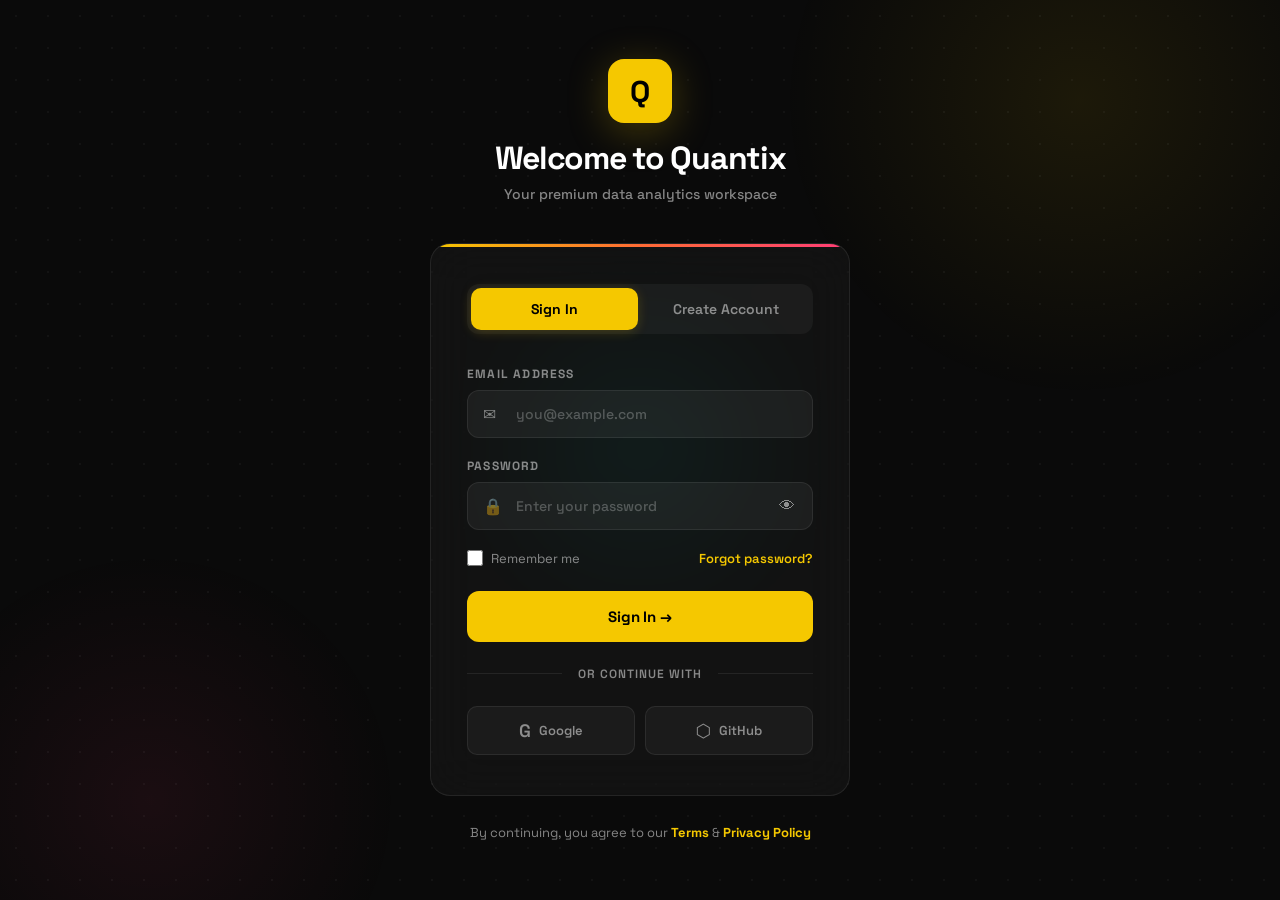
==== login.html @ b29cbe9e "Add login page with IndexedDB auth system - login.html: Premium glassmorphism login/register page wi" ====
<!DOCTYPE html>
<html lang="en">
<head>
  <meta charset="UTF-8" />
  <meta name="viewport" content="width=device-width, initial-scale=1.0" />
  <title>Quantix — Sign In</title>
  <meta name="description" content="Sign in to Quantix, your premium data analytics platform for India E-Commerce and Customer Churn insights." />
  <link rel="stylesheet" href="css/login.css" />
</head>
<body>

  <!-- ═══════════════════ ANIMATED BACKGROUND ═══════════════════ -->
  <div class="login-bg">
    <div class="orb-3"></div>
    <div class="grid-dots"></div>
  </div>

  <!-- ═══════════════════ LOGIN CONTAINER ═══════════════════════ -->
  <div class="login-container">

    <!-- Brand -->
    <div class="login-brand">
      <div class="brand-icon">Q</div>
      <h1>Welcome to Quantix</h1>
      <p>Your premium data analytics workspace</p>
    </div>

    <!-- Glass Card -->
    <div class="login-card">

      <!-- Tab Switcher -->
      <div class="auth-tabs">
        <button class="auth-tab active" id="tab-login" onclick="switchAuthTab('login')">Sign In</button>
        <button class="auth-tab" id="tab-register" onclick="switchAuthTab('register')">Create Account</button>
      </div>

      <!-- Status Message -->
      <div class="auth-message" id="auth-message">
        <span id="auth-message-icon"></span>
        <span id="auth-message-text"></span>
      </div>

      <!-- ──────────── LOGIN FORM ──────────── -->
      <form class="auth-form active" id="form-login" onsubmit="handleLogin(event)">
        <div class="form-group">
          <label for="login-email">Email Address</label>
          <div class="input-wrapper">
            <span class="input-icon">✉</span>
            <input type="email" id="login-email" placeholder="you@example.com" required autocomplete="email" />
          </div>
        </div>

        <div class="form-group">
          <label for="login-password">Password</label>
          <div class="input-wrapper">
            <span class="input-icon">🔒</span>
            <input type="password" id="login-password" placeholder="Enter your password" required autocomplete="current-password" minlength="6" />
            <button type="button" class="pw-toggle" onclick="togglePassword('login-password', this)">👁</button>
          </div>
        </div>

        <div class="form-options">
          <label>
            <input type="checkbox" id="remember-me" />
            <span>Remember me</span>
          </label>
          <a href="#" onclick="event.preventDefault();">Forgot password?</a>
        </div>

        <button type="submit" class="auth-submit" id="login-btn">
          <span class="btn-text">Sign In →</span>
          <div class="spinner"></div>
        </button>

        <div class="auth-divider">
          <span>or continue with</span>
        </div>

        <div class="social-login">
          <button type="button" class="social-btn" onclick="showMessage('Social login coming soon!', 'error')">
            <span class="social-icon">G</span>
            <span>Google</span>
          </button>
          <button type="button" class="social-btn" onclick="showMessage('Social login coming soon!', 'error')">
            <span class="social-icon">⬡</span>
            <span>GitHub</span>
          </button>
        </div>
      </form>

      <!-- ──────────── REGISTER FORM ──────────── -->
      <form class="auth-form" id="form-register" onsubmit="handleRegister(event)">
        <div class="form-group">
          <label for="reg-username">Username</label>
          <div class="input-wrapper">
            <span class="input-icon">👤</span>
            <input type="text" id="reg-username" placeholder="Choose a username" required minlength="3" maxlength="20" autocomplete="username" />
          </div>
        </div>

        <div class="form-group">
          <label for="reg-email">Email Address</label>
          <div class="input-wrapper">
            <span class="input-icon">✉</span>
            <input type="email" id="reg-email" placeholder="you@example.com" required autocomplete="email" />
          </div>
        </div>

        <div class="form-group">
          <label for="reg-password">Password</label>
          <div class="input-wrapper">
            <span class="input-icon">🔒</span>
            <input type="password" id="reg-password" placeholder="Min 6 characters" required minlength="6" autocomplete="new-password" oninput="updatePasswordStrength(this.value)" />
            <button type="button" class="pw-toggle" onclick="togglePassword('reg-password', this)">👁</button>
          </div>
          <div class="pw-strength" id="pw-strength">
            <div class="pw-strength-bar" id="pw-bar-1"></div>
            <div class="pw-strength-bar" id="pw-bar-2"></div>
            <div class="pw-strength-bar" id="pw-bar-3"></div>
            <div class="pw-strength-bar" id="pw-bar-4"></div>
          </div>
          <div class="pw-strength-label" id="pw-strength-label"></div>
        </div>

        <div class="form-group">
          <label for="reg-confirm">Confirm Password</label>
          <div class="input-wrapper">
            <span class="input-icon">🔑</span>
            <input type="password" id="reg-confirm" placeholder="Re-enter password" required minlength="6" autocomplete="new-password" />
          </div>
        </div>

        <button type="submit" class="auth-submit" id="register-btn">
          <span class="btn-text">Create Account →</span>
          <div class="spinner"></div>
        </button>
      </form>
    </div>

    <!-- Footer -->
    <div class="login-footer">
      <p>By continuing, you agree to our <a href="#">Terms</a> & <a href="#">Privacy Policy</a></p>
    </div>
  </div>

  <!-- ══════════════════════ SCRIPTS ═══════════════════════════ -->
  <script src="js/auth.js"></script>
  <script>
    // ── Redirect if already logged in ──────────────────────────
    if (AuthDB.isLoggedIn()) {
      window.location.href = 'index.html';
    }

    // ── Tab switching ──────────────────────────────────────────
    function switchAuthTab(tab) {
      document.querySelectorAll('.auth-tab').forEach(t => t.classList.remove('active'));
      document.querySelectorAll('.auth-form').forEach(f => f.classList.remove('active'));

      document.getElementById('tab-' + tab).classList.add('active');
      document.getElementById('form-' + tab).classList.add('active');

      hideMessage();
    }

    // ── Message display ────────────────────────────────────────
    function showMessage(text, type = 'error') {
      const el = document.getElementById('auth-message');
      const icon = document.getElementById('auth-message-icon');
      const txt = document.getElementById('auth-message-text');

      el.className = 'auth-message show ' + type;
      icon.textContent = type === 'error' ? '⚠' : '✓';
      txt.textContent = text;
    }

    function hideMessage() {
      document.getElementById('auth-message').className = 'auth-message';
    }

    // ── Password visibility toggle ─────────────────────────────
    function togglePassword(inputId, btn) {
      const input = document.getElementById(inputId);
      if (input.type === 'password') {
        input.type = 'text';
        btn.textContent = '🔒';
      } else {
        input.type = 'password';
        btn.textContent = '👁';
      }
    }

    // ── Password strength meter ────────────────────────────────
    function updatePasswordStrength(pw) {
      const bars = [
        document.getElementById('pw-bar-1'),
        document.getElementById('pw-bar-2'),
        document.getElementById('pw-bar-3'),
        document.getElementById('pw-bar-4')
      ];
      const label = document.getElementById('pw-strength-label');

      // Reset
      bars.forEach(b => b.className = 'pw-strength-bar');
      label.className = 'pw-strength-label';
      label.textContent = '';

      if (!pw) return;

      let score = 0;
      if (pw.length >= 6) score++;
      if (pw.length >= 10) score++;
      if (/[A-Z]/.test(pw) && /[a-z]/.test(pw)) score++;
      if (/[0-9]/.test(pw)) score++;
      if (/[^A-Za-z0-9]/.test(pw)) score++;

      let strength, cls;
      if (score <= 1)      { strength = 'Weak'; cls = 'weak'; }
      else if (score <= 3) { strength = 'Medium'; cls = 'medium'; }
      else                 { strength = 'Strong'; cls = 'strong'; }

      const fill = score <= 1 ? 1 : score <= 3 ? 3 : 4;
      for (let i = 0; i < fill; i++) bars[i].classList.add(cls);

      label.textContent = strength;
      label.classList.add(cls);
    }

    // ── Set loading state ──────────────────────────────────────
    function setLoading(btnId, loading) {
      const btn = document.getElementById(btnId);
      if (loading) {
        btn.classList.add('loading');
        btn.disabled = true;
      } else {
        btn.classList.remove('loading');
        btn.disabled = false;
      }
    }

    // ── Handle Login ───────────────────────────────────────────
    async function handleLogin(e) {
      e.preventDefault();
      hideMessage();
      setLoading('login-btn', true);

      const email = document.getElementById('login-email').value.trim();
      const password = document.getElementById('login-password').value;

      // Simulate network delay for realism
      await new Promise(r => setTimeout(r, 800));

      try {
        const user = await AuthDB.login(email, password);
        AuthDB.setSession(user);
        showMessage('Welcome back, ' + user.username + '! Redirecting...', 'success');

        setTimeout(() => {
          window.location.href = 'index.html';
        }, 1000);
      } catch (err) {
        showMessage(err.message, 'error');
        setLoading('login-btn', false);
      }
    }

    // ── Handle Register ────────────────────────────────────────
    async function handleRegister(e) {
      e.preventDefault();
      hideMessage();

      const username = document.getElementById('reg-username').value.trim();
      const email = document.getElementById('reg-email').value.trim();
      const password = document.getElementById('reg-password').value;
      const confirm = document.getElementById('reg-confirm').value;

      // Validate
      if (password !== confirm) {
        showMessage('Passwords do not match.', 'error');
        return;
      }

      if (password.length < 6) {
        showMessage('Password must be at least 6 characters.', 'error');
        return;
      }

      setLoading('register-btn', true);

      // Simulate network delay
      await new Promise(r => setTimeout(r, 1000));

      try {
        await AuthDB.register(username, email, password);
        showMessage('Account created successfully! Signing you in...', 'success');

        // Auto-login after registration
        const user = await AuthDB.login(email, password);
        AuthDB.setSession(user);

        setTimeout(() => {
          window.location.href = 'index.html';
        }, 1200);
      } catch (err) {
        showMessage(err.message, 'error');
        setLoading('register-btn', false);
      }
    }

    // ── Floating particles ─────────────────────────────────────
    function createParticles() {
      const colors = ['#F5C800', '#FF6B35', '#FF3D77', '#00E5D4', '#7AE582'];
      for (let i = 0; i < 20; i++) {
        const p = document.createElement('div');
        p.classList.add('particle');
        p.style.left = Math.random() * 100 + '%';
        p.style.animationDuration = (8 + Math.random() * 12) + 's';
        p.style.animationDelay = Math.random() * 10 + 's';
        p.style.background = colors[Math.floor(Math.random() * colors.length)];
        p.style.width = p.style.height = (2 + Math.random() * 3) + 'px';
        document.body.appendChild(p);
      }
    }

    createParticles();
  </script>
</body>
</html>
---- css/login.css ----
/* ================================================================
   QUANTIX — Login Page Styles
   Premium dark glassmorphism with Voxie accent palette
   ================================================================ */

@import url('https://fonts.googleapis.com/css2?family=Space+Grotesk:wght@300;400;500;600;700;800&display=swap');

/* ── Tokens ────────────────────────────────────────────────────── */
:root {
  --bg:            #0a0a0a;
  --bg-card:       rgba(255,255,255,0.04);
  --bg-card-hover: rgba(255,255,255,0.07);
  --border:        rgba(255,255,255,0.08);
  --border-strong: rgba(255,255,255,0.15);

  --yellow:  #F5C800;
  --orange:  #FF6B35;
  --pink:    #FF3D77;
  --cyan:    #00E5D4;
  --green:   #7AE582;
  --purple:  #B388FF;

  --text-w: #FFFFFF;
  --text-s: rgba(255,255,255,0.50);
  --text-b: #000000;

  --r:  16px;
  --rs: 10px;
  --ease: .28s cubic-bezier(.4,0,.2,1);
}

/* ── Reset ─────────────────────────────────────────────────────── */
*,*::before,*::after{box-sizing:border-box;margin:0;padding:0}
html{scroll-behavior:smooth}
body{
  font-family:'Space Grotesk',system-ui,sans-serif;
  background:var(--bg);
  color:var(--text-w);
  min-height:100vh;
  overflow-x:hidden;
  -webkit-font-smoothing:antialiased;
  display:flex;
  align-items:center;
  justify-content:center;
  position:relative;
}

/* ── Scrollbar ─────────────────────────────────────────────────── */
::-webkit-scrollbar{width:5px}
::-webkit-scrollbar-track{background:transparent}
::-webkit-scrollbar-thumb{background:rgba(255,255,255,.12);border-radius:9px}

/* ════════════════════════════════════════════════════════════════
   ANIMATED BACKGROUND
   ════════════════════════════════════════════════════════════════ */
.login-bg {
  position: fixed;
  inset: 0;
  z-index: 0;
  overflow: hidden;
}

.login-bg::before {
  content: '';
  position: absolute;
  width: 600px; height: 600px;
  background: radial-gradient(circle, var(--yellow) 0%, transparent 70%);
  opacity: 0.08;
  top: -200px; right: -100px;
  animation: floatOrb1 18s ease-in-out infinite;
}

.login-bg::after {
  content: '';
  position: absolute;
  width: 500px; height: 500px;
  background: radial-gradient(circle, var(--pink) 0%, transparent 70%);
  opacity: 0.07;
  bottom: -150px; left: -100px;
  animation: floatOrb2 22s ease-in-out infinite;
}

.login-bg .orb-3 {
  position: absolute;
  width: 400px; height: 400px;
  background: radial-gradient(circle, var(--cyan) 0%, transparent 70%);
  opacity: 0.05;
  top: 50%; left: 50%;
  transform: translate(-50%, -50%);
  animation: floatOrb3 15s ease-in-out infinite;
}

@keyframes floatOrb1 {
  0%, 100% { transform: translate(0, 0) scale(1); }
  33%      { transform: translate(-80px, 60px) scale(1.1); }
  66%      { transform: translate(40px, -40px) scale(0.9); }
}
@keyframes floatOrb2 {
  0%, 100% { transform: translate(0, 0) scale(1); }
  33%      { transform: translate(60px, -50px) scale(1.15); }
  66%      { transform: translate(-50px, 30px) scale(0.85); }
}
@keyframes floatOrb3 {
  0%, 100% { transform: translate(-50%, -50%) scale(1); }
  50%      { transform: translate(-50%, -50%) scale(1.3); }
}

/* ── Grid dots overlay ─────────────────────────────────────────── */
.login-bg .grid-dots {
  position: absolute;
  inset: 0;
  background-image:
    radial-gradient(rgba(255,255,255,0.04) 1px, transparent 1px);
  background-size: 32px 32px;
}

/* ════════════════════════════════════════════════════════════════
   LOGIN CONTAINER
   ════════════════════════════════════════════════════════════════ */
.login-container {
  position: relative;
  z-index: 10;
  width: 100%;
  max-width: 460px;
  padding: 20px;
}

/* ── Brand Header ──────────────────────────────────────────────── */
.login-brand {
  text-align: center;
  margin-bottom: 40px;
  animation: fadeSlideUp 0.7s ease both;
}

.login-brand .brand-icon {
  width: 64px; height: 64px;
  background: var(--yellow);
  border-radius: 16px;
  display: inline-flex;
  align-items: center;
  justify-content: center;
  font-size: 30px;
  font-weight: 900;
  color: #000;
  margin-bottom: 18px;
  box-shadow: 0 8px 40px rgba(245,200,0,0.25);
  transition: var(--ease);
}

.login-brand .brand-icon:hover {
  transform: scale(1.08) rotate(-3deg);
}

.login-brand h1 {
  font-size: 32px;
  font-weight: 800;
  letter-spacing: -0.04em;
  line-height: 1.1;
}

.login-brand p {
  font-size: 14px;
  color: var(--text-s);
  margin-top: 8px;
  font-weight: 500;
}

/* ── Glass Card ────────────────────────────────────────────────── */
.login-card {
  background: rgba(255,255,255,0.035);
  backdrop-filter: blur(24px);
  -webkit-backdrop-filter: blur(24px);
  border: 1px solid var(--border);
  border-radius: 20px;
  padding: 40px 36px;
  position: relative;
  overflow: hidden;
  animation: fadeSlideUp 0.7s ease 0.15s both;
}

.login-card::before {
  content: '';
  position: absolute;
  top: 0; left: 0; right: 0;
  height: 3px;
  background: linear-gradient(90deg, var(--yellow), var(--orange), var(--pink));
}

/* ── Tab Switcher ──────────────────────────────────────────────── */
.auth-tabs {
  display: flex;
  gap: 4px;
  background: rgba(255,255,255,0.04);
  border-radius: 12px;
  padding: 4px;
  margin-bottom: 32px;
}

.auth-tab {
  flex: 1;
  padding: 12px 0;
  background: transparent;
  border: none;
  border-radius: 10px;
  font-family: inherit;
  font-size: 14px;
  font-weight: 600;
  color: var(--text-s);
  cursor: pointer;
  transition: var(--ease);
}

.auth-tab:hover {
  color: var(--text-w);
}

.auth-tab.active {
  background: var(--yellow);
  color: #000;
  font-weight: 700;
  box-shadow: 0 2px 12px rgba(245,200,0,0.2);
}

/* ── Form ──────────────────────────────────────────────────────── */
.auth-form {
  display: none;
}

.auth-form.active {
  display: block;
  animation: fadeSlideUp 0.4s ease both;
}

.form-group {
  margin-bottom: 20px;
}

.form-group label {
  display: block;
  font-size: 12px;
  font-weight: 700;
  text-transform: uppercase;
  letter-spacing: 0.1em;
  color: var(--text-s);
  margin-bottom: 8px;
}

.form-group .input-wrapper {
  position: relative;
}

.form-group .input-icon {
  position: absolute;
  left: 16px;
  top: 50%;
  transform: translateY(-50%);
  font-size: 16px;
  opacity: 0.45;
  pointer-events: none;
  transition: var(--ease);
}

.form-group input {
  width: 100%;
  padding: 14px 16px 14px 48px;
  background: rgba(255,255,255,0.05);
  border: 1px solid var(--border);
  border-radius: 12px;
  color: var(--text-w);
  font-family: inherit;
  font-size: 14px;
  font-weight: 500;
  outline: none;
  transition: var(--ease);
}

.form-group input::placeholder {
  color: rgba(255,255,255,0.25);
}

.form-group input:focus {
  border-color: var(--yellow);
  background: rgba(255,255,255,0.07);
  box-shadow: 0 0 0 3px rgba(245,200,0,0.1);
}

.form-group input:focus ~ .input-icon {
  opacity: 1;
}

/* ── Password toggle ───────────────────────────────────────────── */
.pw-toggle {
  position: absolute;
  right: 14px;
  top: 50%;
  transform: translateY(-50%);
  background: none;
  border: none;
  color: var(--text-s);
  font-size: 16px;
  cursor: pointer;
  padding: 4px;
  transition: var(--ease);
}

.pw-toggle:hover {
  color: var(--text-w);
}

/* ── Remember / Forgot ─────────────────────────────────────────── */
.form-options {
  display: flex;
  justify-content: space-between;
  align-items: center;
  margin-bottom: 24px;
}

.form-options label {
  display: flex;
  align-items: center;
  gap: 8px;
  font-size: 13px;
  color: var(--text-s);
  cursor: pointer;
  transition: var(--ease);
}

.form-options label:hover {
  color: var(--text-w);
}

.form-options label input[type="checkbox"] {
  accent-color: var(--yellow);
  width: 16px; height: 16px;
}

.form-options a {
  font-size: 13px;
  color: var(--yellow);
  text-decoration: none;
  font-weight: 600;
  transition: var(--ease);
}

.form-options a:hover {
  color: #ffd400;
  text-decoration: underline;
}

/* ── Submit Button ─────────────────────────────────────────────── */
.auth-submit {
  width: 100%;
  padding: 16px;
  background: var(--yellow);
  color: #000;
  border: none;
  border-radius: 12px;
  font-family: inherit;
  font-size: 15px;
  font-weight: 800;
  letter-spacing: -0.01em;
  cursor: pointer;
  transition: var(--ease);
  position: relative;
  overflow: hidden;
}

.auth-submit:hover {
  background: #ffd400;
  transform: translateY(-1px);
  box-shadow: 0 8px 30px rgba(245,200,0,0.25);
}

.auth-submit:active {
  transform: translateY(0);
}

.auth-submit:disabled {
  opacity: 0.5;
  cursor: not-allowed;
  transform: none;
  box-shadow: none;
}

/* ── Spinner inside button ─────────────────────────────────────── */
.auth-submit .spinner {
  display: none;
  width: 20px; height: 20px;
  border: 3px solid rgba(0,0,0,0.15);
  border-top-color: #000;
  border-radius: 50%;
  animation: spin 0.8s linear infinite;
  margin: 0 auto;
}

.auth-submit.loading .spinner {
  display: block;
}

.auth-submit.loading .btn-text {
  display: none;
}

@keyframes spin {
  to { transform: rotate(360deg); }
}

/* ── Status Messages ───────────────────────────────────────────── */
.auth-message {
  padding: 12px 16px;
  border-radius: 10px;
  font-size: 13px;
  font-weight: 600;
  margin-bottom: 20px;
  display: none;
  align-items: center;
  gap: 8px;
  animation: fadeSlideUp 0.3s ease both;
}

.auth-message.show {
  display: flex;
}

.auth-message.error {
  background: rgba(255,61,119,0.12);
  border: 1px solid rgba(255,61,119,0.25);
  color: var(--pink);
}

.auth-message.success {
  background: rgba(122,229,130,0.12);
  border: 1px solid rgba(122,229,130,0.25);
  color: var(--green);
}

/* ── Divider ───────────────────────────────────────────────────── */
.auth-divider {
  display: flex;
  align-items: center;
  gap: 16px;
  margin: 24px 0;
}

.auth-divider::before,
.auth-divider::after {
  content: '';
  flex: 1;
  height: 1px;
  background: var(--border);
}

.auth-divider span {
  font-size: 12px;
  color: var(--text-s);
  font-weight: 600;
  text-transform: uppercase;
  letter-spacing: 0.08em;
}

/* ── Social Buttons ────────────────────────────────────────────── */
.social-login {
  display: flex;
  gap: 10px;
}

.social-btn {
  flex: 1;
  padding: 12px;
  background: rgba(255,255,255,0.04);
  border: 1px solid var(--border);
  border-radius: 10px;
  color: var(--text-s);
  font-family: inherit;
  font-size: 13px;
  font-weight: 600;
  cursor: pointer;
  transition: var(--ease);
  display: flex;
  align-items: center;
  justify-content: center;
  gap: 8px;
}

.social-btn:hover {
  border-color: var(--border-strong);
  color: var(--text-w);
  background: rgba(255,255,255,0.07);
}

.social-btn .social-icon {
  font-size: 18px;
}

/* ── Footer ────────────────────────────────────────────────────── */
.login-footer {
  text-align: center;
  margin-top: 28px;
  animation: fadeSlideUp 0.7s ease 0.3s both;
}

.login-footer p {
  font-size: 13px;
  color: var(--text-s);
}

.login-footer a {
  color: var(--yellow);
  font-weight: 700;
  text-decoration: none;
  transition: var(--ease);
}

.login-footer a:hover {
  color: #ffd400;
  text-decoration: underline;
}

/* ── Password strength indicator ───────────────────────────────── */
.pw-strength {
  display: flex;
  gap: 4px;
  margin-top: 8px;
}

.pw-strength-bar {
  flex: 1;
  height: 4px;
  background: rgba(255,255,255,0.08);
  border-radius: 4px;
  transition: var(--ease);
}

.pw-strength-bar.weak   { background: var(--pink); }
.pw-strength-bar.medium { background: var(--orange); }
.pw-strength-bar.strong { background: var(--green); }

.pw-strength-label {
  font-size: 11px;
  font-weight: 600;
  margin-top: 6px;
  transition: var(--ease);
}

.pw-strength-label.weak   { color: var(--pink); }
.pw-strength-label.medium { color: var(--orange); }
.pw-strength-label.strong { color: var(--green); }

/* ════════════════════════════════════════════════════════════════
   ANIMATIONS
   ════════════════════════════════════════════════════════════════ */
@keyframes fadeSlideUp {
  from {
    opacity: 0;
    transform: translateY(20px);
  }
  to {
    opacity: 1;
    transform: translateY(0);
  }
}

/* ── Floating particles ────────────────────────────────────────── */
.particle {
  position: fixed;
  width: 3px; height: 3px;
  background: var(--yellow);
  border-radius: 50%;
  opacity: 0;
  pointer-events: none;
  animation: particleFloat linear infinite;
}

@keyframes particleFloat {
  0% {
    opacity: 0;
    transform: translateY(100vh) scale(0);
  }
  10% { opacity: 0.6; }
  90% { opacity: 0.3; }
  100% {
    opacity: 0;
    transform: translateY(-10vh) scale(1);
  }
}

/* ════════════════════════════════════════════════════════════════
   RESPONSIVE
   ════════════════════════════════════════════════════════════════ */
@media (max-width: 520px) {
  .login-container {
    padding: 16px;
  }

  .login-card {
    padding: 28px 22px;
    border-radius: 16px;
  }

  .login-brand h1 {
    font-size: 26px;
  }

  .social-login {
    flex-direction: column;
  }
}
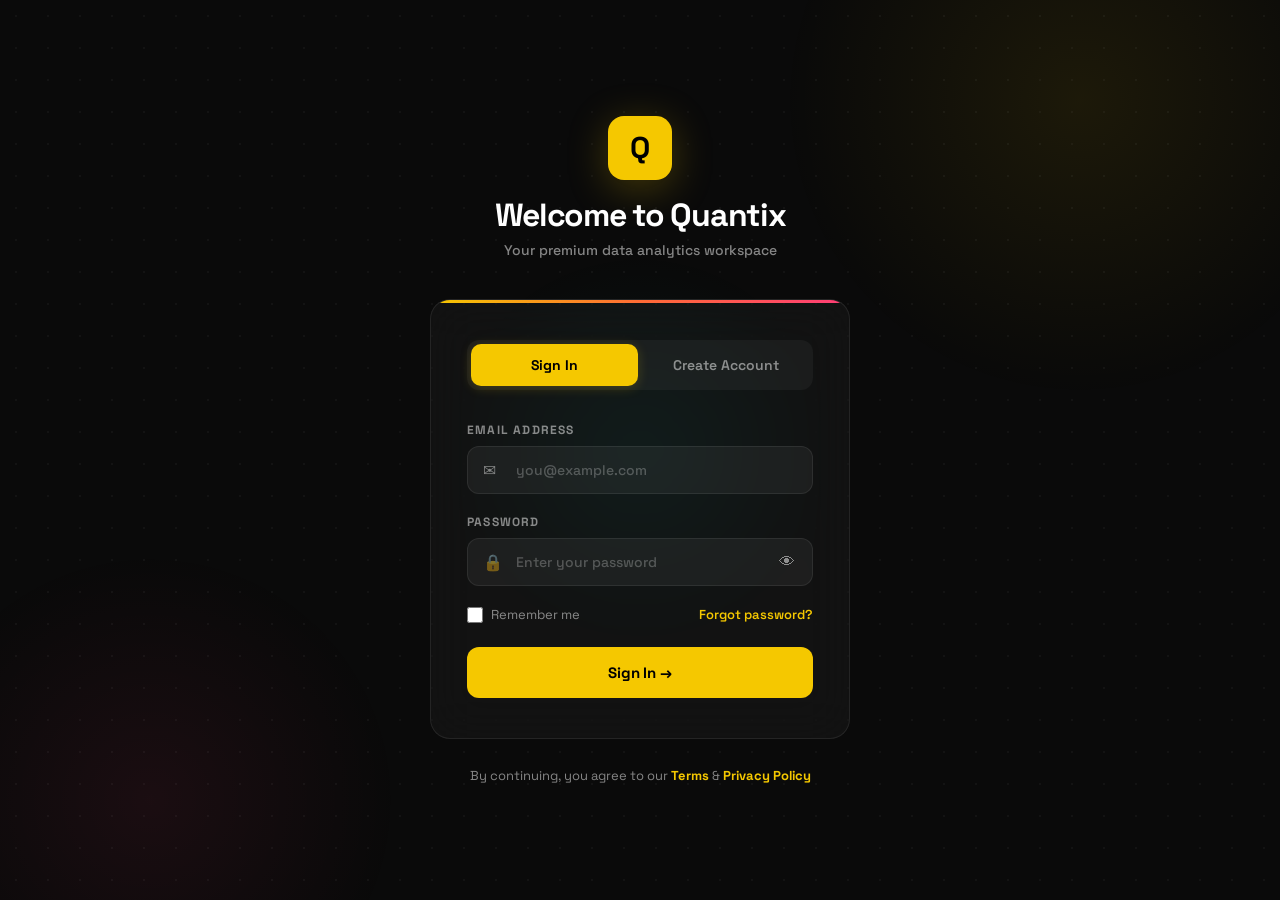
==== commit d5c93b9d: "Remove social login buttons from login page" ====
--- a/login.html
+++ b/login.html
@@ -72,20 +72,6 @@
           <div class="spinner"></div>
         </button>
 
-        <div class="auth-divider">
-          <span>or continue with</span>
-        </div>
-
-        <div class="social-login">
-          <button type="button" class="social-btn" onclick="showMessage('Social login coming soon!', 'error')">
-            <span class="social-icon">G</span>
-            <span>Google</span>
-          </button>
-          <button type="button" class="social-btn" onclick="showMessage('Social login coming soon!', 'error')">
-            <span class="social-icon">⬡</span>
-            <span>GitHub</span>
-          </button>
-        </div>
       </form>
 
       <!-- ──────────── REGISTER FORM ──────────── -->
